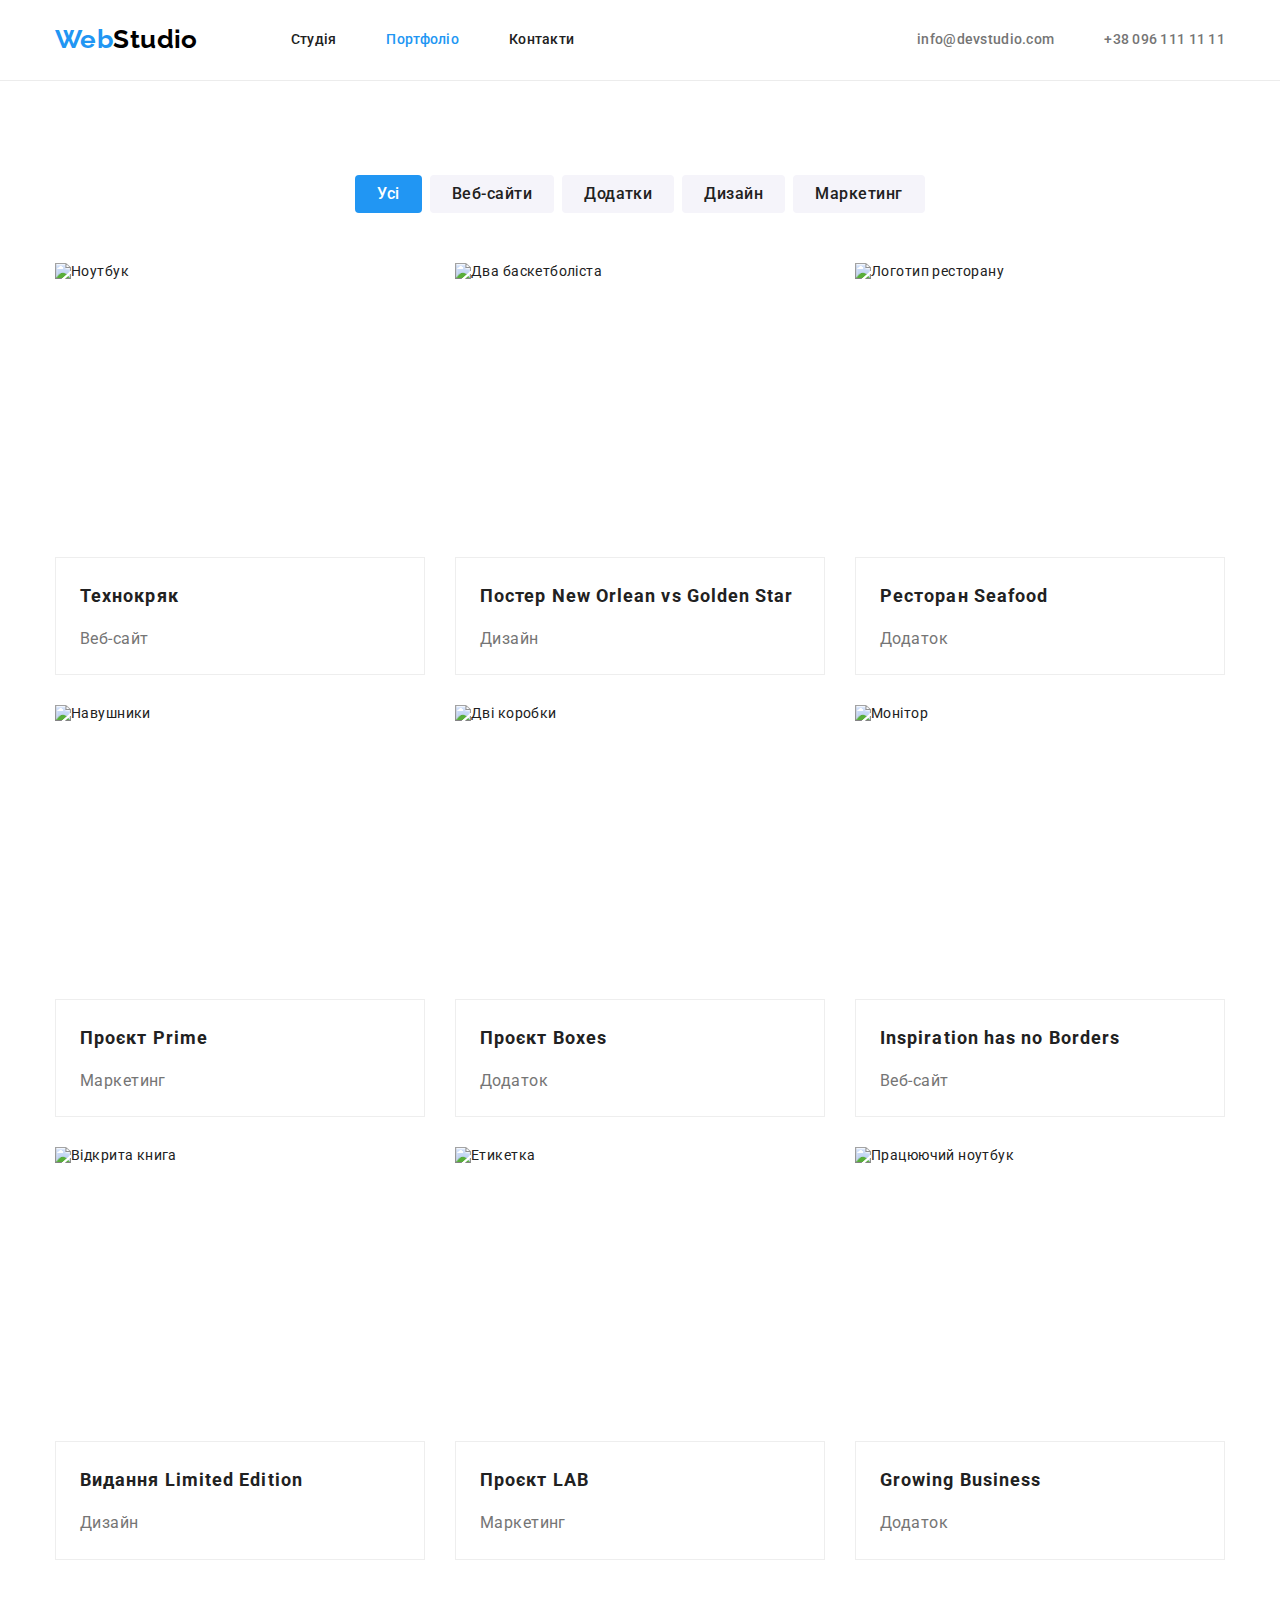
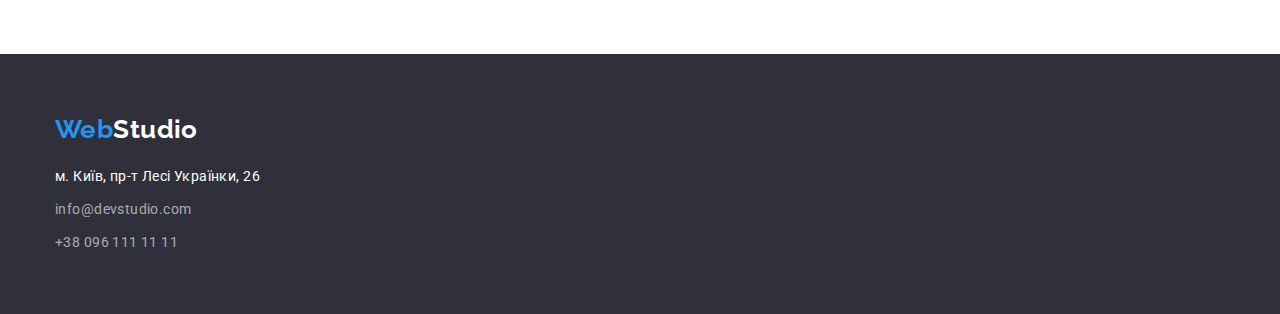
==== portfolio.html @ 7662d93e "Create portfolio.html" ====
<!DOCTYPE html>
<html lang="uk">
<head>
    <meta charset="UTF-8">
    <meta http-equiv="X-UA-Compatible" content="IE=edge">
    <meta name="viewport" content="width=device-width, initial-scale=1.0">
    <link rel="preconnect" href="https://fonts.googleapis.com">
    <link rel="preconnect" href="https://fonts.gstatic.com" crossorigin>
    <link href="https://fonts.googleapis.com/css2?family=Raleway:wght@700&family=Roboto:wght@400;500;700;900&display=swap"
    rel="stylesheet">
    <link rel="stylesheet" href="https://cdnjs.cloudflare.com/ajax/libs/modern-normalize/1.1.0/modern-normalize.min.css">
    <link rel="stylesheet" href="./css/style.css">
    <title>Портфоліо</title>
    
</head>
<body>
    <!-- Шапка -->
<header class="header">
    <div class="container main-nav">
        <a href="" lang="en" class="logo"><span class="logo-span">Web</span>Studio</a>
        <nav>
            <ul class="site-nav">
                <li class="nav-item">
                    <a href="./index.html" class= "link">Студія</a>
                </li>
                <li class="nav-item">
                    <a href="" class="link current">Портфоліо</a>
                </li>
                <li class="nav-item">
                    <a href="" class="link">Контакти</a>
                </li>
            </ul>
        </nav>
            <ul class="contacts">
                <li class="contacts-item">
                    <a href="mailto:info@devstudio.com" class="link">info@devstudio.com</a>
                </li>
                <li class="contacts-item">
                    <a href="tel:+380961111111" class="link">+38 096 111 11 11</a>
                </li>
            </ul>
    </div>
</header>
    <!-- Наші проекти -->
<main>
    <section class="section port">
        <!-- <h1>Портфоліо</h1> -->
    <div class="container progect">
        <ul class="port-nav">
            <li class="item">
                <button type="button" class="port button primery">Усі</button>
            </li>
            <li class="item">
                <button type="button" class="port button secondary">Веб-сайти</button>
            </li>
            <li class="item">
                <button type="button" class="port button">Додатки</button>
            </li>
            <li class="item">
                <button type="button" class="port button">Дизайн</button>
            </li>
            <li class="item">
                <button type="button" class="port button">Маркетинг</button>
            </li>
        </ul> 
        <ul class="group">
            <li class="port-group">
                <img src="./images/project.jpg" alt="Ноутбук" width="370" height="294" class="port-img">
                <div class="border-group">
                    <h2 class="section-title group">Технокряк</h2>
                    <p class="section-text group">Веб-сайт</p>
                </div>
            </li>
            <li class="port-group">
                <img src="./images/project1.jpg" alt="Два баскетболіста" width="370" height="294" class="port-img">
                <div class="border-group">
                    <h2 class="section-title group">Постер New Orlean vs Golden Star</h2>
                    <p class="section-text group">Дизайн</p>
                </div>
            </li>
            <li class="port-group">
                <img src="./images/project2.jpg" alt="Логотип ресторану" width="370" height="294" class="port-img">
                <div class="border-group">
                    <h2 class="section-title group">Ресторан Seafood</h2>
                    <p class="section-text group">Додаток</p>
                </div>
            </li>
            <li class="port-group">
                <img src="./images/project3.jpg" alt="Навушники" width="370" height="294" class="port-img">
                <div class="border-group">
                    <h2 class="section-title group">Проєкт Prime</h2>
                    <p class="section-text group">Маркетинг</p>
                </div>
            </li>
            <li class="port-group">
                <img src="./images/project4.jpg" alt="Дві коробки" width="370" height="294" class="port-img">
                <div class="border-group">
                    <h2 class="section-title group">Проєкт Boxes</h2>
                    <p class="section-text group">Додаток</p>
                </div>
            </li>
            <li class="port-group">
                <img src="./images/project5.jpg" alt="Монітор" width="370" height="294" class="port-img">
                <div class="border-group">
                    <h2 class="section-title group">Inspiration has no Borders</h2>
                    <p class="section-text group">Веб-сайт</p>
                </div>
            </li>
            <li class="port-group">
                <img src="./images/project6.jpg" alt="Відкрита книга" width="370" height="294" class="port-img">
                <div class="border-group">
                    <h2 class="section-title group">Видання Limited Edition</h2>
                    <p class="section-text group">Дизайн</p>
                </div>
            </li>
            <li class="port-group">
                <img src="./images/project7.jpg" alt="Етикетка" width="370" height="294" class="port-img">
                <div class="border-group">
                    <h2 class="section-title group">Проєкт LAB</h2>
                    <p class="section-text group">Маркетинг</p>
                </div>
            </li>
            <li class="port-group">
                <img src="./images/project8.jpg" alt="Працюючий ноутбук" width="370" height="294" class="port-img">
                <div class="border-group">
                    <h2 class="section-title group">Growing Business</h2>
                    <p class="section-text group">Додаток</p>
                </div>
            </li>
        </ul>
    </div>
</section>
</main>   
<!-- Підвал -->
<footer class="footer">
    <div class="container">
        <a href="" lang="en" class="logo"><span class="logo-span">Web</span>Studio</a>
        <address>
            <ul class="footer-list">
                <li class="item">
                    <a href="https://goo.gl/maps/m64y1JkBQXQQ6rqV6" target="_blank" class="link adr">
                        м. Київ, пр-т Лесі Українки, 26</a>
                </li>
                <li class="item">
                    <a href="mailto:info@devstudio.com" class="link">info@devstudio.com</a>
                </li>
                <li class="item">
                    <a href="tel:+380961111111" class="link">+38 096 111 11 11</a>
                </li>
            </ul>
        </address>
    </div>
</footer>       
</body>
</html>
---- css/style.css ----
html {
    box-sizing: border-box;
}

*,
*::before,
*::after {
    box-sizing: inherit;
}

:root {
    --primery-text-color: #212121;
    --text-color: #757575;
    --accent-color: #2196F3;
    --white-color: #ffffff;
    --black-color: #000000;
    --button-accent-color: #188CE8;
    --background-color-first:  #F5F4FA;
    --header-color-line: #ECECEC;
    --background-color-footer: #2F303A;
    --border-color-portfolio: #EEEEEE;
}

body {
    background-color: var(--white-color);
    color: var(--primery-text-color);
    font-family: 'Roboto', sans-serif;
    letter-spacing: 0.03em;
    font-size: 14px;
    font-style: normal;
}

ul {
    padding: 0;
    margin: 0;
    list-style: none;
}

.link {    
    text-decoration: none;
}

.container {
    padding-left: 15px;
    padding-right: 15px;
    margin: 0 auto;

    width: 1200px;
}

/* Шапка */
.header {
    border-bottom: 1px solid var(--header-color-line);
}

.main-nav {
    display: flex;
    align-items: center;
}

/* Logo */
.logo {
    font-weight: 700;
    font-size: 26px;
    line-height: 1.2;
    text-decoration: none;
    font-family: 'Raleway', sans-serif;
}

.header .logo {
    color: var(--black-color);
}

.logo-span {
     color: var(--accent-color);
}

.logo:hover,
.logo:focus {
    color: var(--accent-color);
}

/* Навігація, контакти */
.site-nav {
    display: flex;
    margin-left: 93px;
}

.contacts {
    display: flex;
    margin-left: auto;
}

.site-nav .nav-item + .nav-item,
.contacts .contacts-item + .contacts-item {
    margin-left: 50px;
}

/* Другий варіант відступу
.site-nav .nav-item:not(:last-child) {
    margin-right: 50px;
} */

.site-nav .link,
.contacts .link {
    padding-top: 32px;
    padding-bottom: 32px;

    font-weight: 500;
    font-size: 14px;
    line-height: 1.14;
    letter-spacing: 0.02em;
}

.site-nav .link {
    display: block;     
    color: var(--primery-text-color);
}

.contacts .link {
    display: block;
    color: var(--text-color);
}

.site-nav .link.current {
    color: var(--accent-color);
}

/* .site-nav .link:hover,
.site-nav .link:focus,
.contacts .link:hover,
.contacts .link:focus {
    color: var(--accent-color);
} */

 
/* Герой */
.hero {
    text-align: center;
    padding-top: 200px;
    padding-bottom: 200px;
    max-width: 1600px;

    letter-spacing: 0.06em;
    color: var(--white-color);
    background-color: var(--background-color-footer);
    background-image: linear-gradient(rgba(47, 48, 58, 0.4), 
    rgba(47, 48, 58, 0.4)), url(../images/hero.jpg);
}

.hero-title {
    margin: 0 auto 30px;

    width: 696px;
    font-weight: 900;
    font-size: 44px;
    line-height: 1.36;
    text-transform: uppercase;
}

/* Кнопка */
 .hero.button {
    padding: 7px 32px 13px 32px;

    font-family: inherit;
    font-weight: 700;
    font-size: 16px;
    line-height: 1.88;
    letter-spacing: 0.03em;
    background-color: var(--accent-color);
    min-width: 216px;
    height: 50px;
    
    border-radius: 4px;
    border-style: none;
    box-shadow: 0px 4px 4px rgba(0, 0, 0, 0.15);
    background-image: none;
}

.hero.button:hover,
.hero.button:focus {
    color:var(--white-color);
    background-color: var(--button-accent-color);
    cursor: pointer;
}

/* Особливості */
 .section.features {
    padding-top: 94px;
    padding-bottom: 94px;     
} 

.features-list {
    display: flex;
}

.features-list .item + .item {
    margin-left: 30px;
}

.features-list .item{
    width: 270px;
}

/* before */
.features-list .item::before {
    display: block;
    content:"";
    height: 120px;
    margin-bottom: 30px;
    background-size: auto;
    background-repeat: no-repeat;
    background-position: center;
    background-color: var(--background-color-first);
}

.antenna::before {
    background-image: url(../images/antenna.svg);
}

.clock::before {
    background-image: url(../images/clock.svg);
}

.diagram::before {
    background-image: url(../images/diagram.svg);
}

.astronaut::before {
    background-image: url(../images/astronaut.svg);
}


.section-title {
    margin-top: 0;
    margin-bottom: 10px;
    text-align: center;

    font-weight: 700;
    font-size: 36px;
    line-height: 1.17;
}

.features .section-title {
    text-align: start;

    font-size: 14px;
    line-height: 1.14;
    text-transform: uppercase;
}

.section-text {
    margin-top: 0;
    margin-bottom: 0;

    font-weight: 400;
    font-size: 14px;
    line-height: 1.7;
    color: var(--text-color);
}

/* Чим ми займаємося? */
.section.work {
    margin-bottom: 94px;
}

.work-list {
    display: flex;
}

.work-list .work-item + .work-item {
    margin-left: 30px;
}
 
.work .section-title {
    margin-bottom: 50px;
}   


/* Наша команда */
.section.team {
    background-color: var(--background-color-first);
}

.main-team>.section-title {
    padding-top: 94px;
    margin-bottom: 50px;
}

.team-content {
    display: flex;
    padding-bottom: 94px;
}

.card {
    background-color: var(--white-color);
    box-shadow: 0px 1px 3px rgba(0, 0, 0, 0.12), 0px 1px 1px rgba(0, 0, 0, 0.14), 0px 2px 1px rgba(0, 0, 0, 0.2);
    border-radius: 0px 0px 4px 4px;
}

.team-content .card + .card {
    margin-left: 30px;
}

.signature {
    padding: 30px 32px;
}

.section-title.name {
    text-align: center;

    font-weight: 500;
    font-size: 16px;
    line-height: 1.19;
}

.team .section-text {
    text-align: center;
    margin-bottom: 16px;

    font-size: 16px;
    line-height: 1.19;
}

 /* соціальні мережі */

.social.links {
    display: flex;
    width: 206px;
    height: 44px;
    justify-content: center;
    align-items: center;

    outline: 2px solid green;
   }

   .social.links .logo-links {
    display: flex;
    align-items: center;
    width: 44px;
    height: 44px;
    border-radius: 50%;
    background-size: 20px;
    background-repeat: no-repeat;
    background-position: center;
   }

   .social.links .link-icon {
    display: inline-block;
    
   }

/* .social.links .links + .links {
    margin-left: 10px;
        
}
 
.social.links .links {
    display:block;
    width: 44px;
    height: 44px;
    border-radius: 50%;
    
} */

/* .links.instagram {
    background-image: url(../images/Instagram.svg);
}

.links.twitter {
    background-image: url(../images/Twitter.svg);
}

.links.facebook {
    background-image: url(../images/Facebook.svg);
}

.links.linkedln {
    background-image: url(../images/Linkedln.svg);
}  */

/* заливка кнопки сделать
.links.instagram:hover,
.links.instagram:focus {
    color: var(--white-color);
    background-color: var(--accent-color);
} */

/* Наші клієнти */
.clients .container {
    padding-top: 94px;
    padding-bottom: 94px;

    outline: 2px solid blueviolet;
}

.clients .section-title {
    margin-bottom: 50px;
    
}
.clients-list {
    display: flex;
}

.clients-list .clients-item + .clients-item {
    margin-left: 30px;
}

.clients-item {
    width: 170px;
    height: 92px;
     
    outline: 2px solid red;
}


/* Підвал */
.main-footer {
    display: flex;
}

.footer {
    padding-top: 60px;
    padding-bottom: 60px;

    background-color: var(--background-color-footer);
}

.footer-list {
    margin-top: 20px;
}

.footer-list .item:not(:last-child) {
    margin-bottom: 9px;
}

.logo {
    color: var(--white-color);
}

.footer .link {
    font-style: normal;
    line-height: 1.7;
    color: rgba(255, 255, 255, 0.6);
}

.link.adr {
    color: var(--white-color);
}

.link:hover,
.link:focus {
    color: var(--accent-color);
}
/* Приєднуйтесь */

.main-footer .social {
    width: 206px;
    height: 80px;
    margin-left: 70px;
    
}

.title {
    text-align: left;
    font-size: 14px;
    margin-top: 0;
    margin-bottom: 20px;
    text-transform: uppercase;
    color: var(--white-color);

}

/* /////////////////////////////////// */

 /* Портфоліо */

.section.port {
    padding-top: 94px;
    padding-bottom: 94px;
}

 /* port-nav */
.container.progect .port-nav {
    margin-bottom: 50px;    
}

.port-nav {
    display: flex;
    justify-content: center;
}

.port-nav .item + .item {
    margin-left: 8px;
}
 
.port.button {
    padding: 6px 22px;
    text-align: center;

    font-family: inherit;
    font-weight: 500;
    font-size: 16px;
    line-height: 1.6;
    letter-spacing: 0.03em;
    color: var(--primery-text-color);
    background-color: var(--background-color-first);
    
    border-radius: 4px;
    border-style: inherit;
}

.port.button.primery {
    color: var(--white-color);
    background-color: #2196F3;
}

.port.button:hover,
.port.button:focus {
    color: var(--white-color);
    background-color: var(--accent-color);
    box-shadow: 0px 3px 1px rgba(0, 0, 0, 0.1),
    0px 1px 2px rgba(0, 0, 0, 0.08), 0px 2px 2px rgba(0, 0, 0, 0.12);
    cursor: pointer;
}

/*  group */
.group {
    display: flex;
    flex-wrap: wrap;
    gap: 30px;
}

.port-group {
    width: 370px;
 }

.port-group:hover {
    box-shadow: 0px 1px 1px rgba(0, 0, 0, 0.12), 
    0px 4px 4px rgba(0, 0, 0, 0.06), 
    1px 4px 6px rgba(0, 0, 0, 0.16);
}

.border-group{
    padding: 20px 24px;
    background: var(--white-color);
    border: 1px solid var(--border-color-portfolio);
}

.port {
    margin-top: 0;
    margin-bottom: 0;
    padding-left: 0;
} 

.port-img {
    display: block;
} 

.section-title.group {
    padding-top: 0;
    font-weight: 700;
    font-size: 18px;
    line-height: 2;
    letter-spacing: 0.06em;
}

.section-text.group {
    font-size: 16px;
    line-height: 1.9;
}
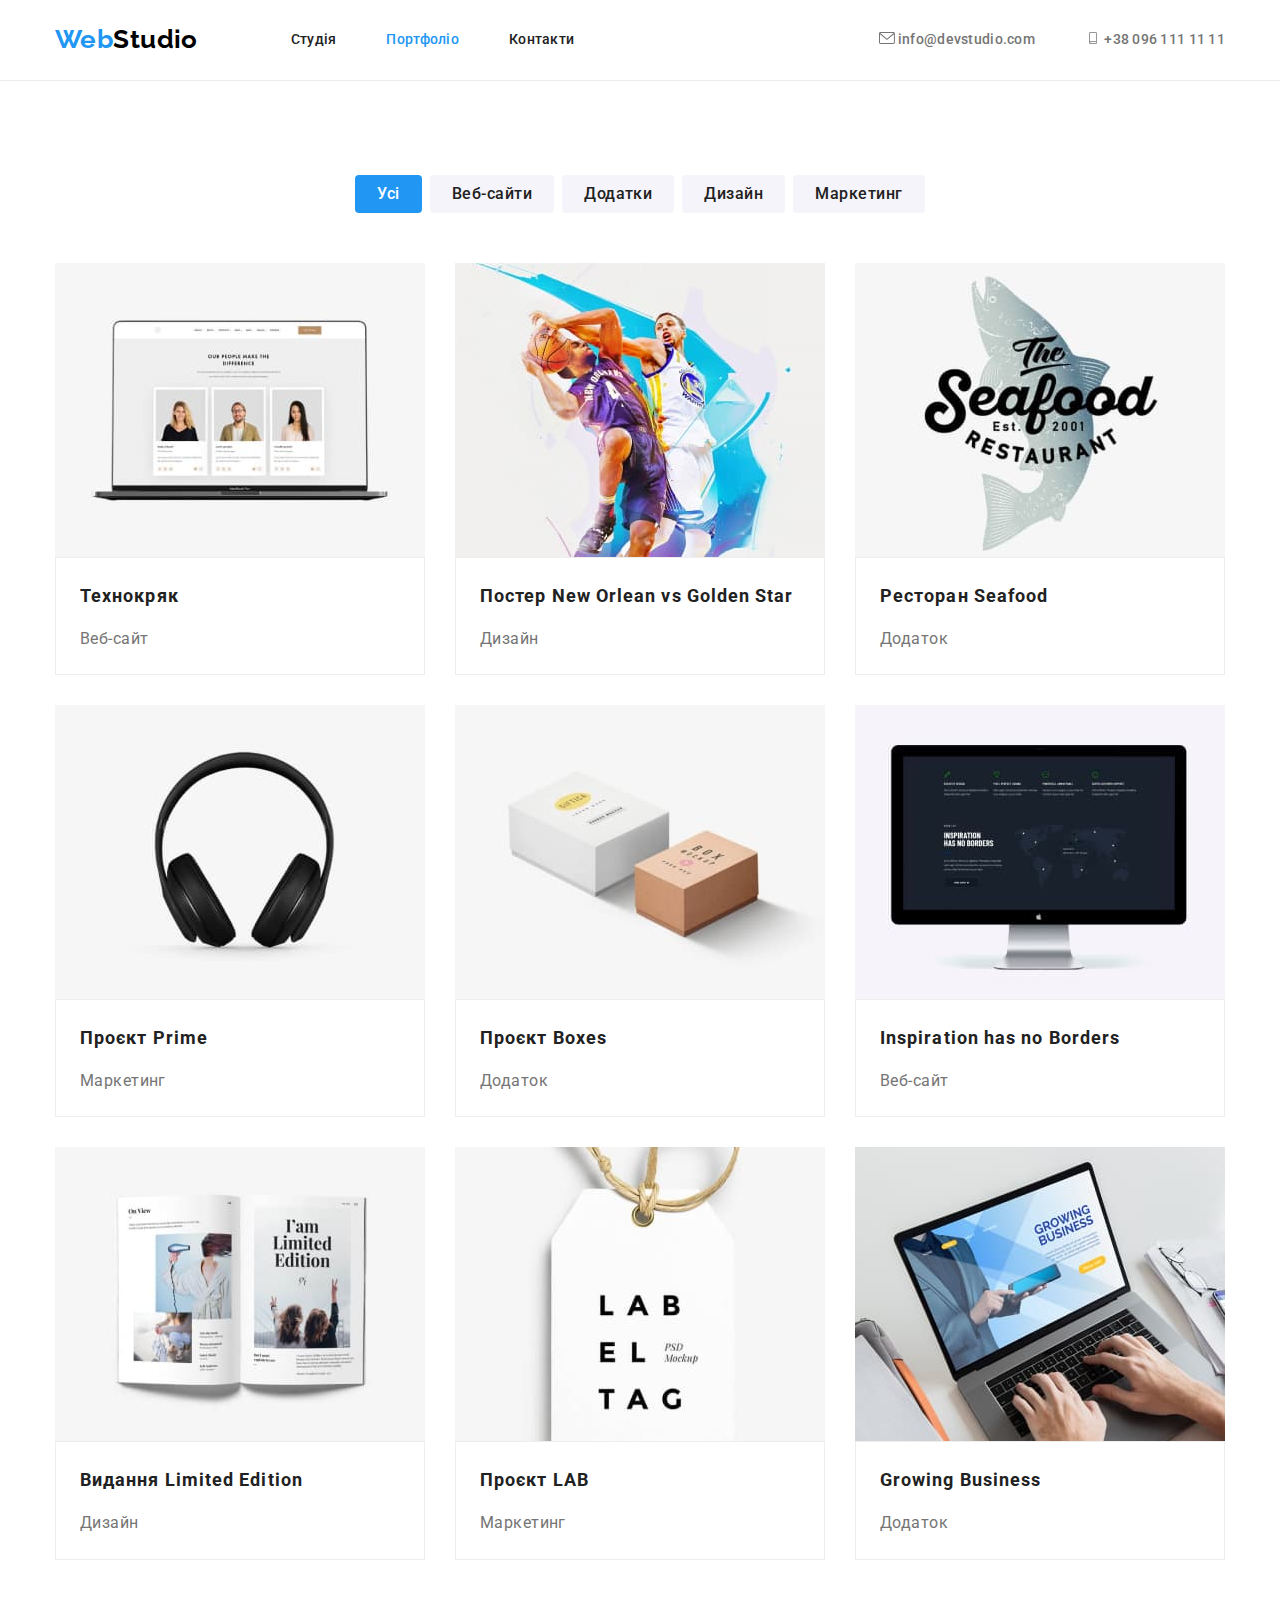
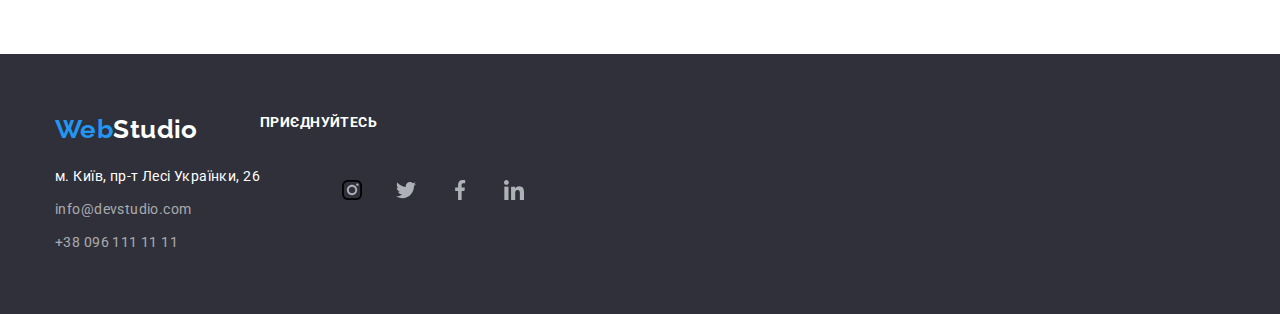
==== commit dcbfc222: "Update portfolio.html" ====
--- a/portfolio.html
+++ b/portfolio.html
@@ -31,14 +31,24 @@
                 </li>
             </ul>
         </nav>
-            <ul class="contacts">
-                <li class="contacts-item">
-                    <a href="mailto:info@devstudio.com" class="link">info@devstudio.com</a>
-                </li>
-                <li class="contacts-item">
-                    <a href="tel:+380961111111" class="link">+38 096 111 11 11</a>
-                </li>
-            </ul>
+        <ul class="contacts">
+            <li class="contacts-item">
+                <a href="mailto:info@devstudio.com" class="link">
+                    <svg class="icons" width="16" height="12">
+                        <use href="./images/icons.svg#icon-envelope"></use>
+                    </svg>
+                    info@devstudio.com
+                </a>
+            </li>
+            <li class="contacts-item">
+                <a href="tel:+380961111111" class="link">
+                    <svg class="icons" width="16" height="12">
+                        <use href="./images/icons.svg#icon-phone"></use>
+                    </svg>
+                    +38 096 111 11 11
+                 </a>
+            </li>
+        </ul>
     </div>
 </header>
     <!-- Наші проекти -->
@@ -132,24 +142,60 @@
 </section>
 </main>   
 <!-- Підвал -->
-<footer class="footer">
-    <div class="container">
-        <a href="" lang="en" class="logo"><span class="logo-span">Web</span>Studio</a>
-        <address>
-            <ul class="footer-list">
-                <li class="item">
-                    <a href="https://goo.gl/maps/m64y1JkBQXQQ6rqV6" target="_blank" class="link adr">
-                        м. Київ, пр-т Лесі Українки, 26</a>
-                </li>
-                <li class="item">
-                    <a href="mailto:info@devstudio.com" class="link">info@devstudio.com</a>
-                </li>
-                <li class="item">
-                    <a href="tel:+380961111111" class="link">+38 096 111 11 11</a>
+ <footer class="footer">
+    <div class="container main-footer">
+        <div class="address">
+            <a href="" lang="en" class="logo"><span class="logo-span">Web</span>Studio</a>
+            <address>
+                <ul class="footer-list">
+                    <li class="item">
+                        <a href="https://goo.gl/maps/m64y1JkBQXQQ6rqV6" target="_blank" class="link adr">
+                            м. Київ, пр-т Лесі Українки, 26
+                        </a>
+                    </li>
+                    <li class="item">
+                        <a href="mailto:info@devstudio.com" class="link">info@devstudio.com</a>
+                    </li>
+                    <li class="item">
+                        <a href="tel:+380961111111" class="link">+38 096 111 11 11</a>
+                    </li>
+                </ul>
+            </address>
+        </div>
+        <div class="join">
+            <h2 class="title">Приєднуйтесь</h2>
+            <ul class="social links">
+                <li class="links">
+                    <a href="https://instagram.com" class="logo-links" aria-label="Instagram link">
+                        <svg class="link icon" width="20" height="20">
+                            <use href="./images/icons.svg#icon-instagram"></use>
+                        </svg>
+                    </a>
+                </li>
+                <li class="links">
+                    <a href="https://twitter.com" class="logo-links" aria-label="Twitter link">
+                        <svg class="link icon" width="20" height="20">
+                            <use href="./images/icons.svg#icon-twitter"></use>
+                        </svg>
+                    </a>
+                </li>
+                <li class="links">
+                    <a href="https://facebook.com" class="logo-links" aria-label="Facebook link">
+                        <svg class="link icon" width="20" height="20">
+                            <use href="./images/icons.svg#icon-facebook"></use>
+                        </svg>
+                    </a>
+                </li>
+                <li class="links">
+                    <a href="https://linkedln.com" class="logo-links" aria-label="Linkedln link">
+                        <svg class="link icon" width="20" height="20">   
+                            <use href="./images/icons.svg#icon-linkedin"></use>
+                        </svg>
+                    </a>
                 </li>
             </ul>
-        </address>
+        </div>
     </div>
-</footer>       
+</footer>
 </body>
 </html>--- a/css/style.css
+++ b/css/style.css
@@ -19,6 +19,7 @@
     --header-color-line: #ECECEC;
     --background-color-footer: #2F303A;
     --border-color-portfolio: #EEEEEE;
+    --primery-color-icon: #AFB1B8;
 }
 
 body {
@@ -326,65 +327,47 @@
 
 .social.links {
     display: flex;
+    align-items: center;
+    margin-left: auto;
+    margin-right: auto;
+    padding: 0;
+
+    height: 44px;
     width: 206px;
-    height: 44px;
+}
+
+.social.links>li:not(:last-child) {
+    margin-right: 10px;
+}
+
+.social.links .logo-links {
+    display: flex;
+    align-items: center;
     justify-content: center;
-    align-items: center;
-
-    outline: 2px solid green;
-   }
-
-   .social.links .logo-links {
-    display: flex;
-    align-items: center;
+    background-repeat: no-repeat;
+    background-position: center;
+
     width: 44px;
     height: 44px;
     border-radius: 50%;
     background-size: 20px;
-    background-repeat: no-repeat;
-    background-position: center;
-   }
-
-   .social.links .link-icon {
+}
+
+.social.links .link-icon {
     display: inline-block;
-    
-   }
-
-/* .social.links .links + .links {
-    margin-left: 10px;
-        
-}
- 
-.social.links .links {
-    display:block;
-    width: 44px;
-    height: 44px;
-    border-radius: 50%;
-    
-} */
-
-/* .links.instagram {
-    background-image: url(../images/Instagram.svg);
-}
-
-.links.twitter {
-    background-image: url(../images/Twitter.svg);
-}
-
-.links.facebook {
-    background-image: url(../images/Facebook.svg);
-}
-
-.links.linkedln {
-    background-image: url(../images/Linkedln.svg);
-}  */
-
-/* заливка кнопки сделать
-.links.instagram:hover,
-.links.instagram:focus {
-    color: var(--white-color);
+    color: var(--primery-color-icon);
+}
+
+.social.links .logo-links:hover,
+.social.links .logo-links:focus {
     background-color: var(--accent-color);
-} */
+}
+
+.social.links .link-icon:hover,
+.social.links .link-icon:focus {
+    fill: var(--white-color);
+}
+
 
 /* Наші клієнти */
 .clients .container {
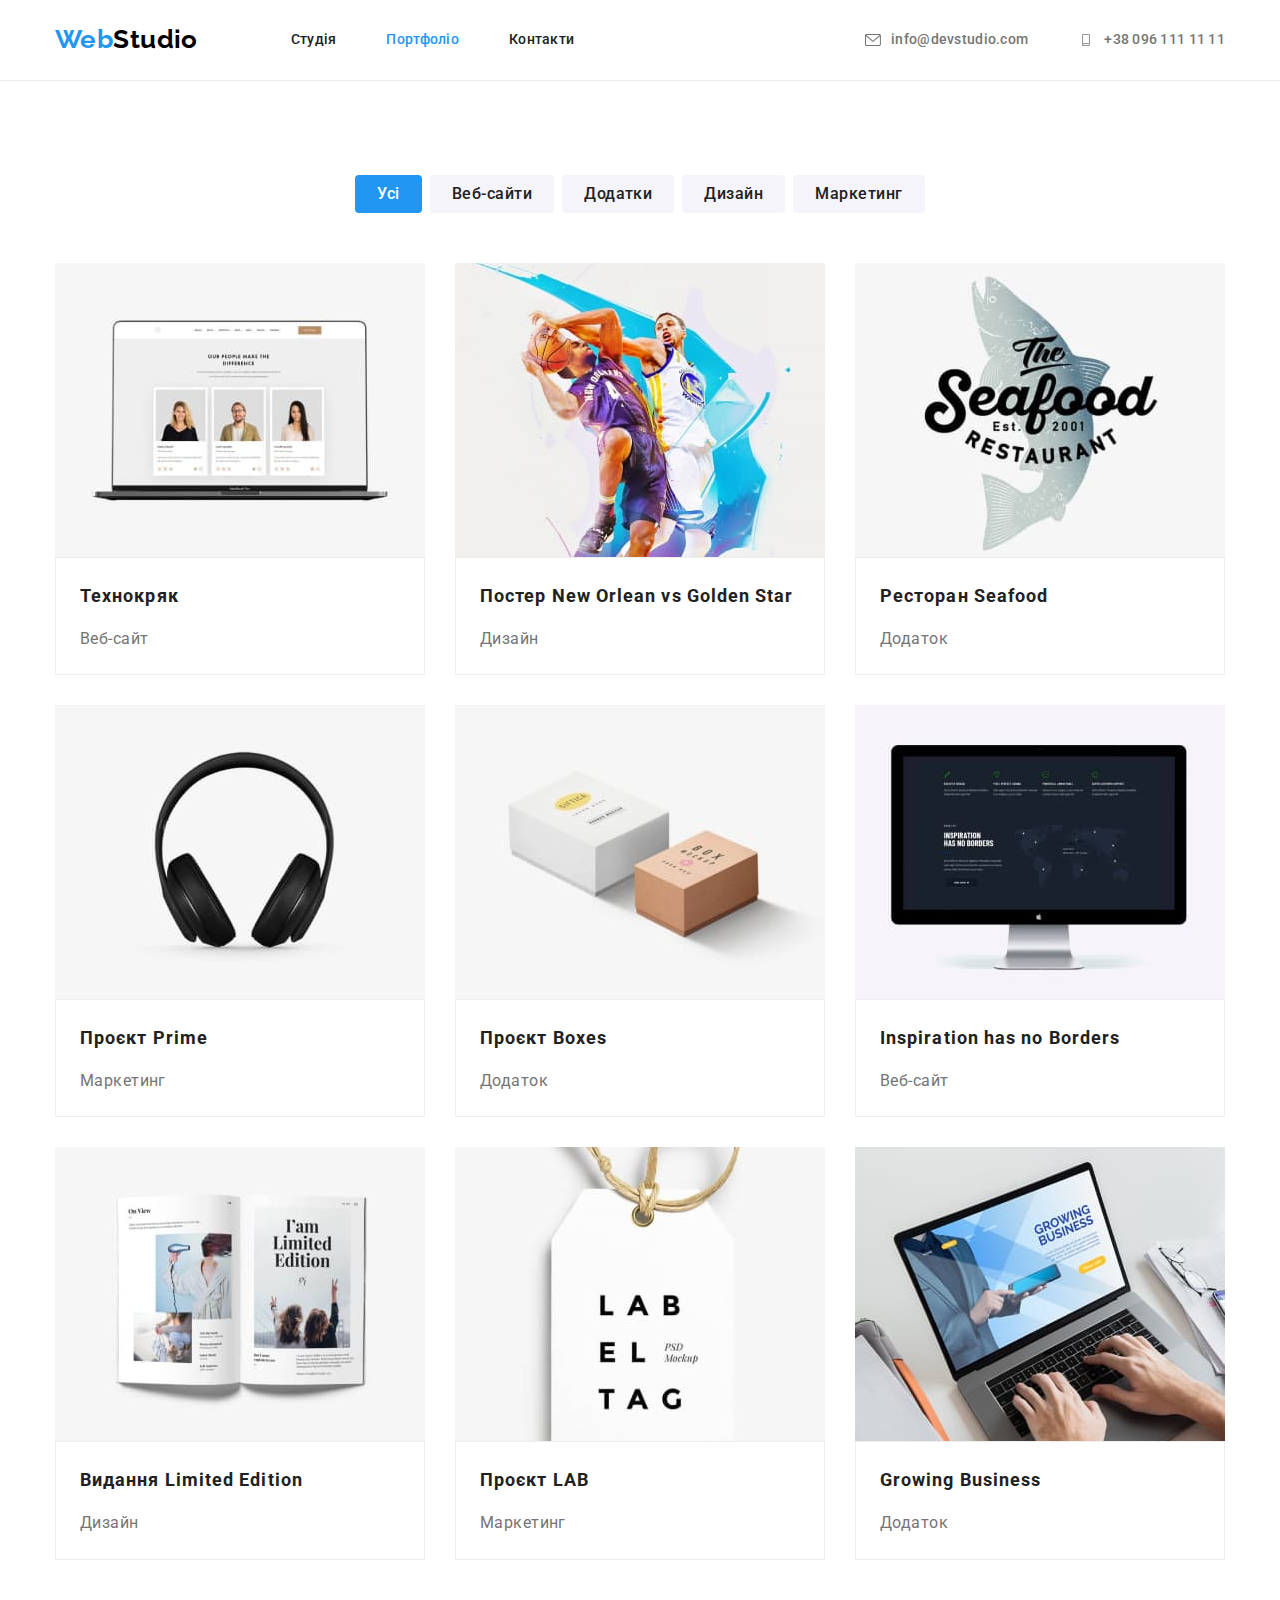
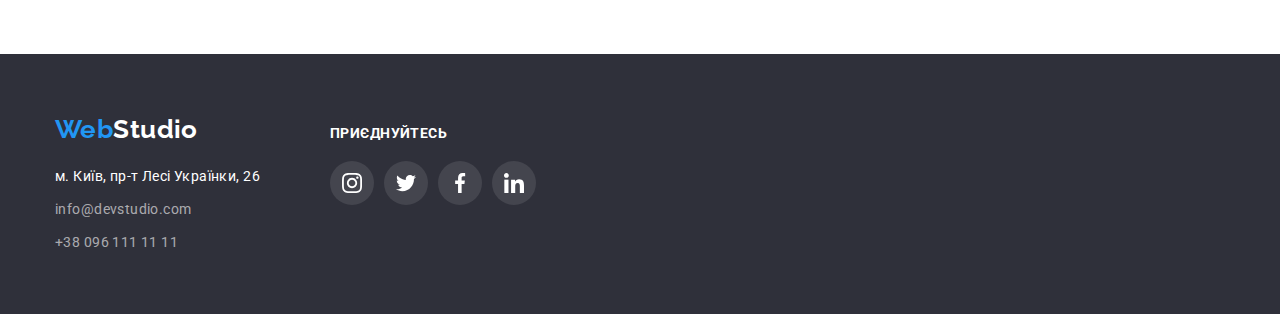
==== commit 812f97b4: "Update portfolio.html" ====
--- a/portfolio.html
+++ b/portfolio.html
@@ -74,68 +74,86 @@
             </li>
         </ul> 
         <ul class="group">
-            <li class="port-group">
+            <li>
+                <a href="" class="port-group">
                 <img src="./images/project.jpg" alt="Ноутбук" width="370" height="294" class="port-img">
                 <div class="border-group">
                     <h2 class="section-title group">Технокряк</h2>
                     <p class="section-text group">Веб-сайт</p>
                 </div>
-            </li>
-            <li class="port-group">
+            </a>
+            </li>
+            <li>
+                <a href="" class="port-group">
                 <img src="./images/project1.jpg" alt="Два баскетболіста" width="370" height="294" class="port-img">
                 <div class="border-group">
                     <h2 class="section-title group">Постер New Orlean vs Golden Star</h2>
                     <p class="section-text group">Дизайн</p>
                 </div>
-            </li>
-            <li class="port-group">
+            </a>
+            </li>
+            <li>
+                <a href="" class="port-group">
                 <img src="./images/project2.jpg" alt="Логотип ресторану" width="370" height="294" class="port-img">
                 <div class="border-group">
                     <h2 class="section-title group">Ресторан Seafood</h2>
                     <p class="section-text group">Додаток</p>
                 </div>
-            </li>
-            <li class="port-group">
+            </a>
+            </li>
+            <li>
+                <a href="" class="port-group">
                 <img src="./images/project3.jpg" alt="Навушники" width="370" height="294" class="port-img">
                 <div class="border-group">
                     <h2 class="section-title group">Проєкт Prime</h2>
                     <p class="section-text group">Маркетинг</p>
                 </div>
-            </li>
-            <li class="port-group">
+            </a>
+            </li>
+            <li>
+                <a href="" class="port-group">
                 <img src="./images/project4.jpg" alt="Дві коробки" width="370" height="294" class="port-img">
                 <div class="border-group">
                     <h2 class="section-title group">Проєкт Boxes</h2>
                     <p class="section-text group">Додаток</p>
                 </div>
-            </li>
-            <li class="port-group">
+            </a>
+            </li>
+            <li>
+                <a href="" class="port-group">
                 <img src="./images/project5.jpg" alt="Монітор" width="370" height="294" class="port-img">
                 <div class="border-group">
                     <h2 class="section-title group">Inspiration has no Borders</h2>
                     <p class="section-text group">Веб-сайт</p>
                 </div>
-            </li>
-            <li class="port-group">
+            </a>
+            </li>
+            <li>
+                <a href="" class="port-group">
                 <img src="./images/project6.jpg" alt="Відкрита книга" width="370" height="294" class="port-img">
                 <div class="border-group">
                     <h2 class="section-title group">Видання Limited Edition</h2>
                     <p class="section-text group">Дизайн</p>
                 </div>
-            </li>
-            <li class="port-group">
+            </a>
+            </li>
+            <li>
+                <a href="" class="port-group">
                 <img src="./images/project7.jpg" alt="Етикетка" width="370" height="294" class="port-img">
                 <div class="border-group">
                     <h2 class="section-title group">Проєкт LAB</h2>
                     <p class="section-text group">Маркетинг</p>
                 </div>
-            </li>
-            <li class="port-group">
+            </a>
+            </li>
+            <li>
+                <a href="" class="port-group">
                 <img src="./images/project8.jpg" alt="Працюючий ноутбук" width="370" height="294" class="port-img">
                 <div class="border-group">
                     <h2 class="section-title group">Growing Business</h2>
                     <p class="section-text group">Додаток</p>
                 </div>
+            </a>
             </li>
         </ul>
     </div>
@@ -163,7 +181,7 @@
             </address>
         </div>
         <div class="join">
-            <h2 class="title">Приєднуйтесь</h2>
+            <p class="title">Приєднуйтесь</p>
             <ul class="social links">
                 <li class="links">
                     <a href="https://instagram.com" class="logo-links" aria-label="Instagram link">
--- a/css/style.css
+++ b/css/style.css
@@ -1,13 +1,3 @@
-html {
-    box-sizing: border-box;
-}
-
-*,
-*::before,
-*::after {
-    box-sizing: inherit;
-}
-
 :root {
     --primery-text-color: #212121;
     --text-color: #757575;
@@ -19,7 +9,7 @@
     --header-color-line: #ECECEC;
     --background-color-footer: #2F303A;
     --border-color-portfolio: #EEEEEE;
-    --primery-color-icon: #AFB1B8;
+    --color-icon: #AFB1B8;
 }
 
 body {
@@ -127,19 +117,32 @@
     color: var(--accent-color);
 }
 
-/* .site-nav .link:hover,
-.site-nav .link:focus,
+
+/* Icons */
+.contacts .link{
+    display: flex;
+    align-items: center;
+
+    fill: var(--text-color);
+}
+
+.icons {    
+    margin-right: 10px;
+}
+
 .contacts .link:hover,
 .contacts .link:focus {
     color: var(--accent-color);
-} */
-
+    fill: var(--accent-color);
+}
  
 /* Герой */
 .hero {
     text-align: center;
     padding-top: 200px;
     padding-bottom: 200px;
+    margin-left: auto;
+    margin-right: auto;
     max-width: 1600px;
 
     letter-spacing: 0.06em;
@@ -169,8 +172,6 @@
     line-height: 1.88;
     letter-spacing: 0.03em;
     background-color: var(--accent-color);
-    min-width: 216px;
-    height: 50px;
     
     border-radius: 4px;
     border-style: none;
@@ -328,10 +329,7 @@
 .social.links {
     display: flex;
     align-items: center;
-    margin-left: auto;
-    margin-right: auto;
-    padding: 0;
-
+    
     height: 44px;
     width: 206px;
 }
@@ -355,7 +353,7 @@
 
 .social.links .link-icon {
     display: inline-block;
-    color: var(--primery-color-icon);
+    fill: var(--color-icon);
 }
 
 .social.links .logo-links:hover,
@@ -363,18 +361,16 @@
     background-color: var(--accent-color);
 }
 
-.social.links .link-icon:hover,
-.social.links .link-icon:focus {
+.social.links .logo-links:hover>.link-icon, 
+.social.links .logo-links:focus>.link-icon {
     fill: var(--white-color);
-}
-
+}  
+ 
 
 /* Наші клієнти */
 .clients .container {
     padding-top: 94px;
     padding-bottom: 94px;
-
-    outline: 2px solid blueviolet;
 }
 
 .clients .section-title {
@@ -389,17 +385,48 @@
     margin-left: 30px;
 }
 
-.clients-item {
+/* .clients-item {
+    display: flex;
+    align-items: center;
+    justify-content: center;
     width: 170px;
     height: 92px;
-     
-    outline: 2px solid red;
+    border: 1px solid var(--color-icon);
+    border-radius: 4px;
+} */
+
+.clients-list .clients-logo{
+    display: inline-block;
+    fill: var(--color-icon);
+}
+
+.clients-link {
+    display: flex;
+    align-items: center;
+    justify-content: center;
+
+    width: 170px;
+    height: 92px;
+    border: 1px solid var(--color-icon);
+    border-radius: 4px;  
+}
+
+.clients-link:hover,
+.clients-link:focus {
+    fill: var(--accent-color);
+    border-color: var(--accent-color);
+}
+
+.clients-link:hover>.clients-logo,
+.clients-link:focus>.clients-logo{
+    fill: var(--accent-color);
 }
 
 
 /* Підвал */
 .main-footer {
     display: flex;
+    align-items: baseline;
 }
 
 .footer {
@@ -435,24 +462,46 @@
 .link:focus {
     color: var(--accent-color);
 }
+
 /* Приєднуйтесь */
 
-.main-footer .social {
+.main-footer .join {
+    display: flex;
+    flex-direction: column;
+    
     width: 206px;
-    height: 80px;
+    min-height: 80px;
     margin-left: 70px;
-    
 }
 
 .title {
     text-align: left;
-    font-size: 14px;
     margin-top: 0;
     margin-bottom: 20px;
+    
+
+    
+    font-weight: 700;
     text-transform: uppercase;
     color: var(--white-color);
-
-}
+}
+
+.join .logo-links {
+    display: inline-block;
+    border-radius: 50%;
+    background: rgba(255, 255, 255, 0.1);
+}
+
+.logo-links>.link.icon {
+    fill: var(--white-color);
+}
+
+.join .logo-links:hover,
+.join .logo-links:focus {
+    background-color: var(--accent-color);
+}
+
+
 
 /* /////////////////////////////////// */
 
@@ -515,6 +564,8 @@
 }
 
 .port-group {
+    display: block;
+    text-decoration: none;
     width: 370px;
  }
 
@@ -546,6 +597,7 @@
     font-size: 18px;
     line-height: 2;
     letter-spacing: 0.06em;
+    color: var(--primery-text-color);
 }
 
 .section-text.group {
